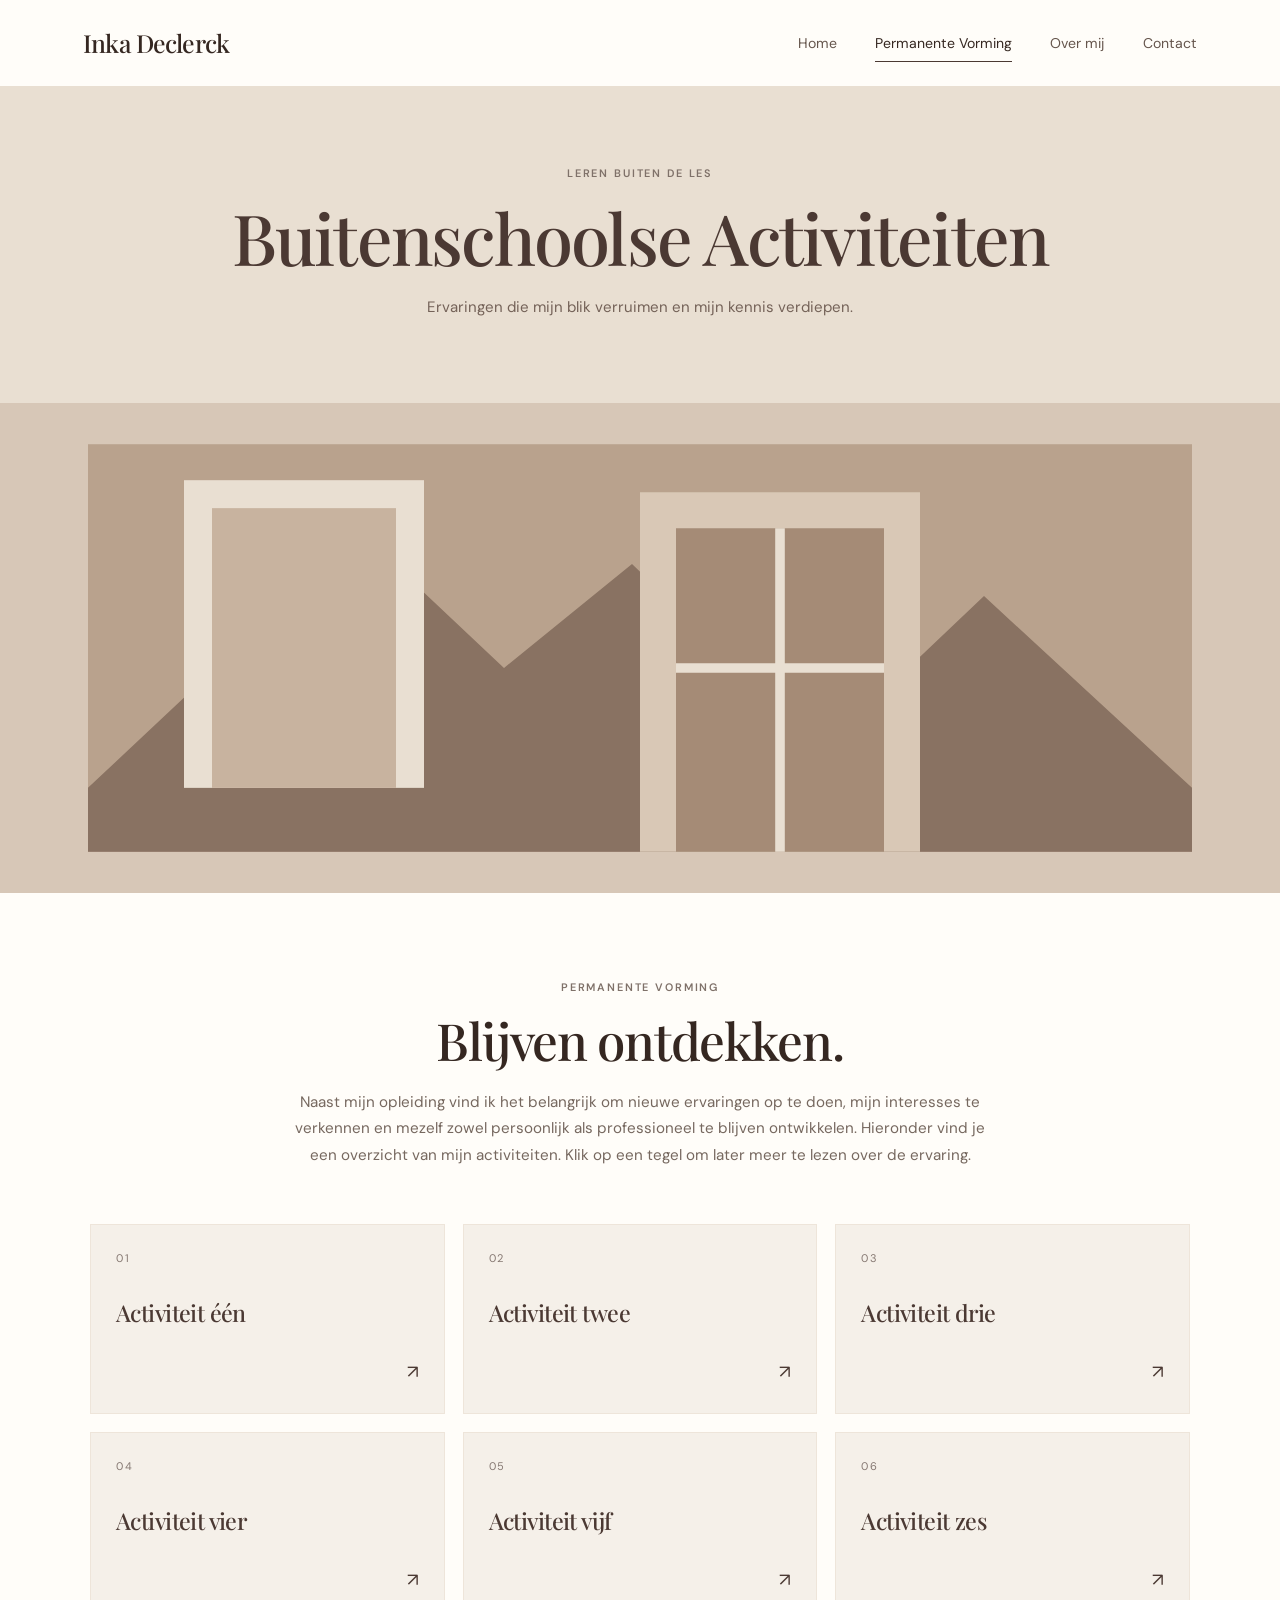
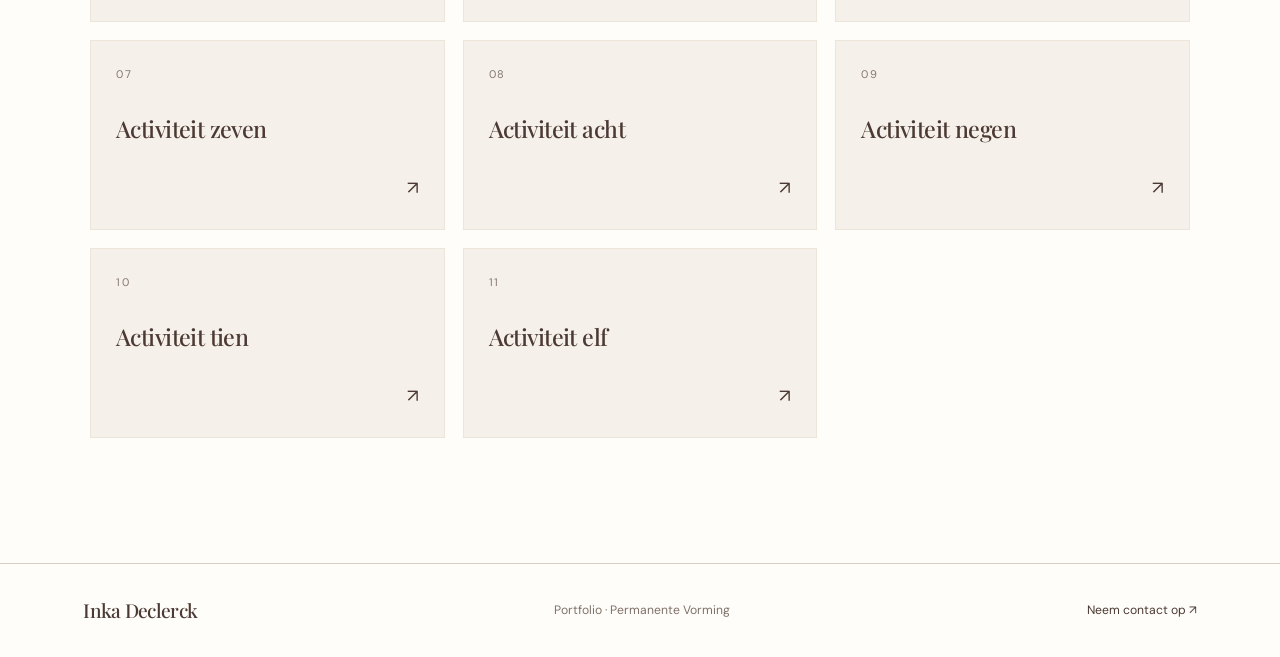
==== permanente-vorming.html @ 72afba96 "Add files via upload" ====
<!doctype html>
<html lang="nl"><head>
<meta charset="utf-8"><meta name="viewport" content="width=device-width, initial-scale=1">
<meta name="description" content="Buitenschoolse activiteiten en permanente vorming van Inka Declerck.">
<title>Permanente Vorming — Inka Declerck</title>
<link rel="preconnect" href="https://fonts.googleapis.com"><link rel="preconnect" href="https://fonts.gstatic.com" crossorigin>
<link href="https://fonts.googleapis.com/css2?family=DM+Sans:wght@400;500;600&family=Playfair+Display:wght@400;500;600&display=swap" rel="stylesheet">
<link rel="stylesheet" href="assets/css/style.css"><script src="assets/js/main.js" defer></script></head>
<body>
<header class="site-header"><a class="brand" href="index.html">Inka Declerck</a><button class="menu-toggle" aria-label="Menu openen" aria-expanded="false">☰</button>
<nav class="main-nav" aria-label="Hoofdnavigatie"><a href="index.html">Home</a><a class="active" href="permanente-vorming.html">Permanente Vorming</a><a href="over-mij.html">Over mij</a><a href="contact.html">Contact</a></nav></header>
<main>
<section class="page-banner"><p class="eyebrow">Leren buiten de les</p><h1>Buitenschoolse Activiteiten</h1><p>Ervaringen die mijn blik verruimen en mijn kennis verdiepen.</p></section>
<div class="wide-image"><img src="assets/images/activiteiten-banner.svg" alt="Vervang door een brede foto die bij je activiteiten past"></div>
<section class="section-wrap activity-intro"><p class="eyebrow">Permanente vorming</p><h2>Blijven ontdekken.</h2><p>Naast mijn opleiding vind ik het belangrijk om nieuwe ervaringen op te doen, mijn interesses te verkennen en mezelf zowel persoonlijk als professioneel te blijven ontwikkelen. Hieronder vind je een overzicht van mijn activiteiten. Klik op een tegel om later meer te lezen over de ervaring.</p></section>
<section class="tiles-section section-wrap"><div class="tiles-grid">
<a class="activity-tile" href="activiteiten/activiteit-01.html"><span class="tile-number">01</span><h3>Activiteit één</h3><span class="tile-arrow" aria-hidden="true">↗</span></a>
<a class="activity-tile" href="activiteiten/activiteit-02.html"><span class="tile-number">02</span><h3>Activiteit twee</h3><span class="tile-arrow" aria-hidden="true">↗</span></a>
<a class="activity-tile" href="activiteiten/activiteit-03.html"><span class="tile-number">03</span><h3>Activiteit drie</h3><span class="tile-arrow" aria-hidden="true">↗</span></a>
<a class="activity-tile" href="activiteiten/activiteit-04.html"><span class="tile-number">04</span><h3>Activiteit vier</h3><span class="tile-arrow" aria-hidden="true">↗</span></a>
<a class="activity-tile" href="activiteiten/activiteit-05.html"><span class="tile-number">05</span><h3>Activiteit vijf</h3><span class="tile-arrow" aria-hidden="true">↗</span></a>
<a class="activity-tile" href="activiteiten/activiteit-06.html"><span class="tile-number">06</span><h3>Activiteit zes</h3><span class="tile-arrow" aria-hidden="true">↗</span></a>
<a class="activity-tile" href="activiteiten/activiteit-07.html"><span class="tile-number">07</span><h3>Activiteit zeven</h3><span class="tile-arrow" aria-hidden="true">↗</span></a>
<a class="activity-tile" href="activiteiten/activiteit-08.html"><span class="tile-number">08</span><h3>Activiteit acht</h3><span class="tile-arrow" aria-hidden="true">↗</span></a>
<a class="activity-tile" href="activiteiten/activiteit-09.html"><span class="tile-number">09</span><h3>Activiteit negen</h3><span class="tile-arrow" aria-hidden="true">↗</span></a>
<a class="activity-tile" href="activiteiten/activiteit-10.html"><span class="tile-number">10</span><h3>Activiteit tien</h3><span class="tile-arrow" aria-hidden="true">↗</span></a>
<a class="activity-tile" href="activiteiten/activiteit-11.html"><span class="tile-number">11</span><h3>Activiteit elf</h3><span class="tile-arrow" aria-hidden="true">↗</span></a>
</div></section>
</main>
<footer class="site-footer"><a class="footer-brand" href="index.html">Inka Declerck</a><span>Portfolio · Permanente Vorming</span><a href="contact.html">Neem contact op ↗</a></footer>
</body></html>
---- assets/css/style.css ----
/* Inka Declerck portfolio — pas kleuren en typografie hieronder eenvoudig aan. */
:root {
  --ink: #4b3933;
  --ink-deep: #352721;
  --sand: #e9dfd2;
  --sand-light: #f5f0e9;
  --paper: #fffdf9;
  --muted: #7f7169;
  --line: #d9cdc0;
  --serif: "Playfair Display", Georgia, serif;
  --sans: "DM Sans", Arial, sans-serif;
}
* { box-sizing: border-box; }
html { scroll-behavior: smooth; }
body { margin: 0; color: var(--ink-deep); background: var(--paper); font-family: var(--sans); font-size: 16px; line-height: 1.75; }
a { color: inherit; text-decoration: none; }
img { display: block; width: 100%; height: 100%; object-fit: cover; }
.site-header { height: 86px; padding: 0 6.5%; display: flex; align-items: center; justify-content: space-between; gap: 28px; background: var(--paper); position: relative; z-index: 10; }
.brand, .footer-brand { font-family: var(--serif); font-size: 1.55rem; font-weight: 500; letter-spacing: -.035em; white-space: nowrap; }
.main-nav { display: flex; align-items: center; gap: clamp(18px, 3vw, 42px); }
.main-nav a { color: #65554c; font-size: .88rem; transition: color .2s ease; position: relative; }
.main-nav a::after { content: ""; height: 1px; background: var(--ink); position: absolute; bottom: -7px; left: 0; width: 0; transition: width .25s ease; }
.main-nav a:hover, .main-nav a.active { color: var(--ink-deep); }
.main-nav a:hover::after, .main-nav a.active::after { width: 100%; }
.menu-toggle { display: none; border: 0; background: none; color: var(--ink); font-size: 1.5rem; cursor: pointer; }
.home-hero { min-height: min(790px, calc(100svh - 86px)); background: var(--sand); display: flex; align-items: center; justify-content: center; text-align: center; position: relative; padding: 65px 24px 82px; }
.hero-content { display: flex; flex-direction: column; align-items: center; }
.profile-photo { width: 164px; height: 164px; border-radius: 50%; border: 7px solid rgba(255,253,249,.68); margin-bottom: 22px; }
.eyebrow { text-transform: uppercase; letter-spacing: .17em; font-size: .68rem; font-weight: 600; color: var(--muted); margin: 0 0 13px; }
.home-hero .eyebrow { margin-bottom: 2px; }
h1, h2, h3 { font-family: var(--serif); font-weight: 500; line-height: 1.18; letter-spacing: -.025em; }
.home-hero h1 { font-size: clamp(3.1rem, 7vw, 5.8rem); margin: 0; color: var(--ink); }
.hero-subtitle { margin: 10px 0 0; color: #6d5c53; font-size: .98rem; letter-spacing: .02em; }
.hero-link { margin-top: 28px; }
.text-link { display: inline-flex; gap: 13px; align-items: center; padding-bottom: 5px; border-bottom: 1px solid #9b8779; font-size: .88rem; color: var(--ink); transition: gap .2s ease; }
.text-link:hover { gap: 19px; }
.hero-bottom-note { position: absolute; bottom: 22px; left: 0; right: 0; font-size: .68rem; letter-spacing: .12em; text-transform: uppercase; color: #8a786b; }
.section-wrap { width: min(1100px, 86%); margin-inline: auto; }
.intro-section { display: grid; grid-template-columns: .92fr 1fr; gap: clamp(45px, 8vw, 110px); align-items: center; padding-top: 130px; padding-bottom: 140px; }
.intro-image-frame { height: 450px; position: relative; background: var(--sand-light); padding: 0 24px 24px 0; }
.intro-image-frame img { position: relative; z-index: 1; }
.image-caption { position: absolute; right: -20px; bottom: 1px; z-index: 2; background: var(--paper); padding: 10px 15px; font-size: .68rem; letter-spacing: .1em; text-transform: uppercase; }
h2 { font-size: clamp(2.1rem, 4vw, 3.25rem); margin: 0 0 24px; }
.intro-copy p:not(.eyebrow), .about-copy p:not(.eyebrow), .activity-intro > p:not(.eyebrow), .activity-detail p:not(.eyebrow) { color: #76685f; font-size: .95rem; }
.intro-copy .text-link { margin-top: 12px; }
.signature { font-family: var(--serif); font-size: 1.6rem; font-style: italic; margin-top: 38px; color: var(--ink); }
.signature span { color: #9a8272; }
.site-footer { border-top: 1px solid var(--line); padding: 30px 6.5%; display: flex; align-items: center; justify-content: space-between; gap: 22px; color: var(--muted); font-size: .76rem; }
.footer-brand { color: var(--ink); font-size: 1.2rem; }
.site-footer > a:last-child { color: var(--ink); }
.page-banner { background: var(--sand); text-align: center; padding: 78px 24px 83px; }
.page-banner h1 { color: var(--ink); font-size: clamp(2.6rem, 5.5vw, 4.7rem); margin: 0 0 15px; }
.page-banner > p:last-child { color: #746258; margin: 0; font-size: .94rem; }
.wide-image { height: clamp(260px, 39vw, 490px); overflow: hidden; background: var(--sand-light); }
.wide-image img { object-position: center 52%; }
.activity-intro { max-width: 770px; text-align: center; padding-top: 85px; padding-bottom: 55px; }
.activity-intro h2 { margin-bottom: 18px; }
.activity-intro > p:not(.eyebrow) { max-width: 690px; margin: 0 auto; }
.tiles-section { padding-bottom: 125px; }
.tiles-grid { display: grid; grid-template-columns: repeat(3, minmax(0, 1fr)); gap: 18px; }
.activity-tile { min-height: 190px; background: var(--sand-light); border: 1px solid #eee5da; padding: 24px 25px; display: flex; flex-direction: column; align-items: flex-start; justify-content: space-between; color: var(--ink); transition: background .25s ease, color .25s ease, transform .25s ease, border-color .25s ease; }
.activity-tile:hover, .activity-tile:focus-visible { background: var(--ink); color: white; border-color: var(--ink); transform: translateY(-4px); outline: none; }
.tile-number { font-size: .69rem; letter-spacing: .14em; opacity: .65; }
.activity-tile h3 { font-size: 1.45rem; margin: 12px 0; }
.tile-arrow { align-self: flex-end; font-size: 1.15rem; }
.about-feature { display: grid; grid-template-columns: 1fr 1fr; gap: clamp(45px, 8vw, 100px); align-items: center; padding-top: 115px; padding-bottom: 125px; }
.about-photo { height: 440px; background: var(--sand-light); }
.large-photo { height: 540px; padding: 0 24px 24px 0; background: var(--sand); }
.about-copy h2 { max-width: 500px; }
.values-band { background: var(--sand-light); padding: 75px 0 80px; }
.values-grid { display: grid; grid-template-columns: repeat(3,1fr); gap: 45px; }
.values-grid article > span { font-size: .7rem; letter-spacing: .15em; color: #9b8272; }
.values-grid h3 { font-size: 1.6rem; margin: 14px 0 8px; }
.values-grid p { font-size: .9rem; color: #76685f; margin-bottom: 0; }
.about-secondary { display: grid; grid-template-columns: 1fr .8fr; align-items: center; gap: 90px; padding-top: 120px; padding-bottom: 130px; }
.about-secondary .about-photo { height: 360px; }
.contact-layout { display: grid; grid-template-columns: .9fr 1.1fr; gap: clamp(45px, 8vw, 105px); padding-top: 100px; padding-bottom: 125px; align-items: start; }
.contact-copy h2 { max-width: 400px; }
.contact-copy > p:not(.eyebrow) { color: #76685f; }
.contact-detail { border-top: 1px solid var(--line); padding: 17px 0; margin-top: 16px; }
.contact-detail span { display: block; font-size: .67rem; letter-spacing: .14em; text-transform: uppercase; color: var(--muted); }
.contact-detail p, .contact-detail a { margin: 3px 0 0; font-size: .92rem; }
.contact-card { background: var(--sand-light); padding: clamp(25px, 5vw, 48px); }
.contact-card h2 { font-size: 2rem; }
.contact-form { display: flex; flex-direction: column; gap: 9px; }
.contact-form label { font-size: .78rem; color: #65554c; margin-top: 8px; }
.contact-form input, .contact-form textarea { width: 100%; border: 1px solid #d9cdc0; border-radius: 0; padding: 13px 14px; font: inherit; font-size: .88rem; background: var(--paper); color: var(--ink-deep); }
.contact-form input:focus, .contact-form textarea:focus { outline: 1px solid var(--ink); }
.contact-form textarea { resize: vertical; }
.button { align-self: flex-start; margin-top: 12px; border: 1px solid var(--ink); background: var(--ink); color: white; padding: 13px 20px; font: inherit; font-size: .82rem; cursor: pointer; transition: background .2s, color .2s; }
.button:hover { background: transparent; color: var(--ink); }
.form-note { font-size: .7rem; color: var(--muted); margin-bottom: 0; }
.activity-detail { display: grid; grid-template-columns: 1fr 1fr; gap: clamp(40px, 8vw, 95px); align-items: center; padding-top: 105px; padding-bottom: 130px; }
.activity-detail-image { height: 430px; background: var(--sand-light); }
.activity-detail h2 { font-size: clamp(2rem, 4vw, 3rem); }
.activity-detail .text-link { margin-top: 18px; }
@media (max-width: 760px) {
  .site-header { height: 75px; padding-inline: 6%; }
  .brand { font-size: 1.35rem; }
  .menu-toggle { display: block; }
  .main-nav { display: none; position: absolute; top: 75px; left: 0; right: 0; background: var(--paper); padding: 18px 6% 25px; flex-direction: column; align-items: flex-start; gap: 16px; border-top: 1px solid var(--line); box-shadow: 0 12px 20px #3527210c; }
  .main-nav.open { display: flex; }
  .main-nav a::after { display: none; }
  .home-hero { min-height: min(700px, calc(100svh - 75px)); padding-top: 55px; }
  .profile-photo { width: 135px; height: 135px; }
  .home-hero h1 { font-size: clamp(2.8rem, 12vw, 4.4rem); }
  .section-wrap { width: 88%; }
  .intro-section, .about-feature, .about-secondary, .contact-layout, .activity-detail { grid-template-columns: 1fr; gap: 38px; padding-top: 75px; padding-bottom: 85px; }
  .intro-image-frame { height: 360px; }
  .intro-copy { max-width: 600px; }
  .page-banner { padding: 62px 20px 66px; }
  .wide-image { height: 270px; }
  .activity-intro { padding-top: 65px; padding-bottom: 38px; }
  .tiles-grid { grid-template-columns: repeat(2, minmax(0,1fr)); gap: 12px; }
  .activity-tile { min-height: 160px; padding: 18px; }
  .activity-tile h3 { font-size: 1.2rem; }
  .tiles-section { padding-bottom: 80px; }
  .large-photo { height: 420px; }
  .about-photo { height: 340px; }
  .values-grid { grid-template-columns: 1fr; gap: 30px; }
  .values-band { padding: 55px 0; }
  .about-secondary { gap: 25px; }
  .contact-layout { gap: 45px; }
  .activity-detail-image { height: 320px; }
  .site-footer { padding: 28px 6%; flex-wrap: wrap; }
  .site-footer > span { order: 3; width: 100%; }
}
@media (max-width: 430px) {
  .tiles-grid { grid-template-columns: 1fr; }
  .activity-tile { min-height: 135px; }
  .intro-image-frame { height: 300px; }
  .large-photo { height: 350px; }
}
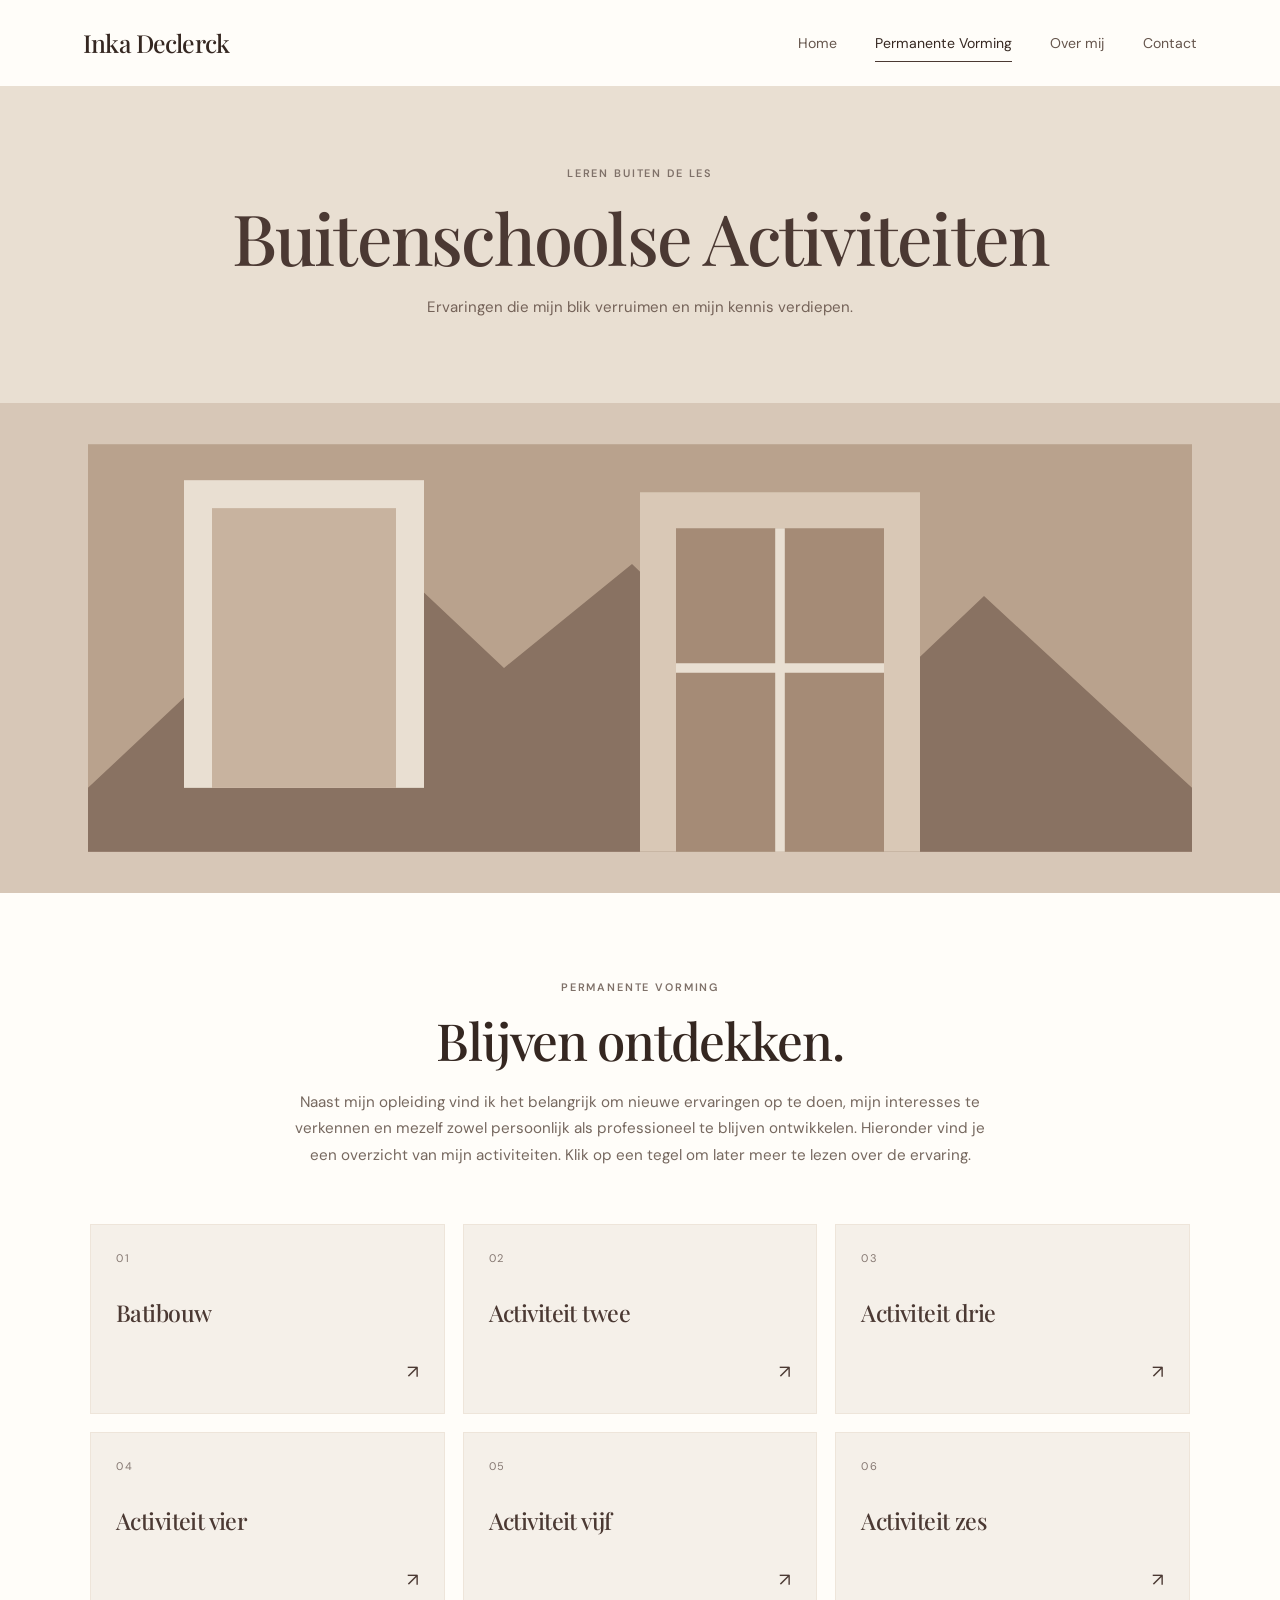
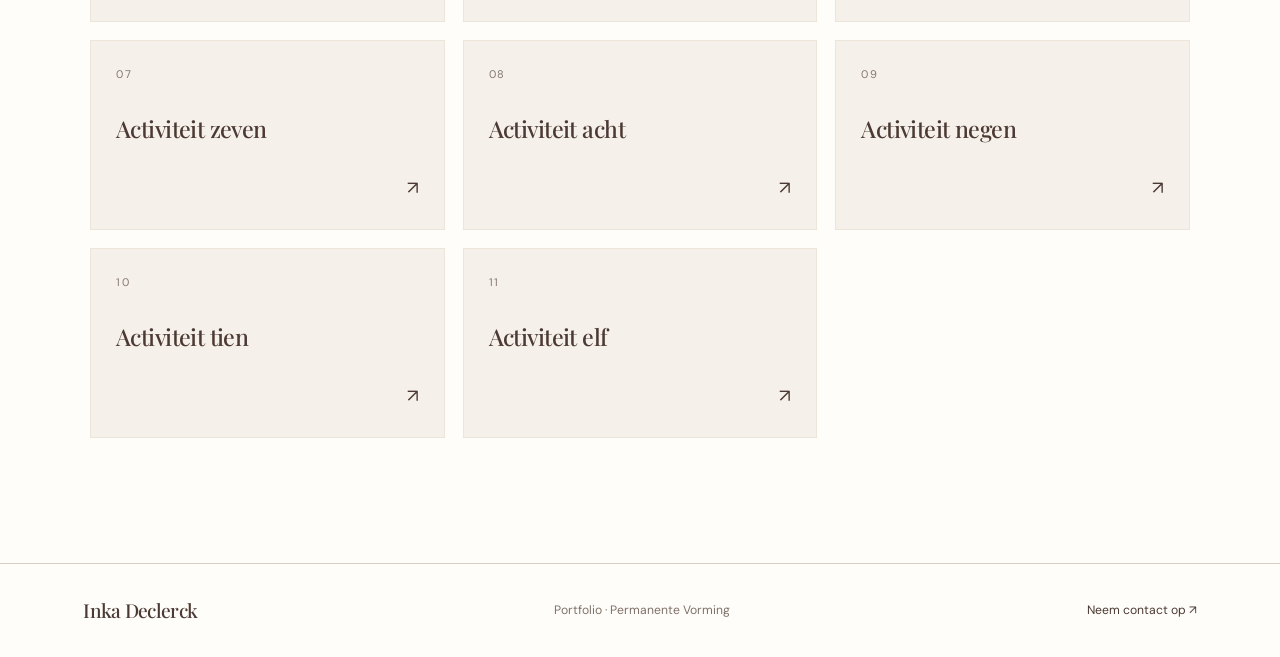
==== commit c23af73b: "Update activity title from 'Activiteit één' to 'Batibouw'" ====
--- a/permanente-vorming.html
+++ b/permanente-vorming.html
@@ -14,7 +14,7 @@
 <div class="wide-image"><img src="assets/images/activiteiten-banner.svg" alt="Vervang door een brede foto die bij je activiteiten past"></div>
 <section class="section-wrap activity-intro"><p class="eyebrow">Permanente vorming</p><h2>Blijven ontdekken.</h2><p>Naast mijn opleiding vind ik het belangrijk om nieuwe ervaringen op te doen, mijn interesses te verkennen en mezelf zowel persoonlijk als professioneel te blijven ontwikkelen. Hieronder vind je een overzicht van mijn activiteiten. Klik op een tegel om later meer te lezen over de ervaring.</p></section>
 <section class="tiles-section section-wrap"><div class="tiles-grid">
-<a class="activity-tile" href="activiteiten/activiteit-01.html"><span class="tile-number">01</span><h3>Activiteit één</h3><span class="tile-arrow" aria-hidden="true">↗</span></a>
+<a class="activity-tile" href="activiteiten/activiteit-01.html"><span class="tile-number">01</span><h3>Batibouw</h3><span class="tile-arrow" aria-hidden="true">↗</span></a>
 <a class="activity-tile" href="activiteiten/activiteit-02.html"><span class="tile-number">02</span><h3>Activiteit twee</h3><span class="tile-arrow" aria-hidden="true">↗</span></a>
 <a class="activity-tile" href="activiteiten/activiteit-03.html"><span class="tile-number">03</span><h3>Activiteit drie</h3><span class="tile-arrow" aria-hidden="true">↗</span></a>
 <a class="activity-tile" href="activiteiten/activiteit-04.html"><span class="tile-number">04</span><h3>Activiteit vier</h3><span class="tile-arrow" aria-hidden="true">↗</span></a>
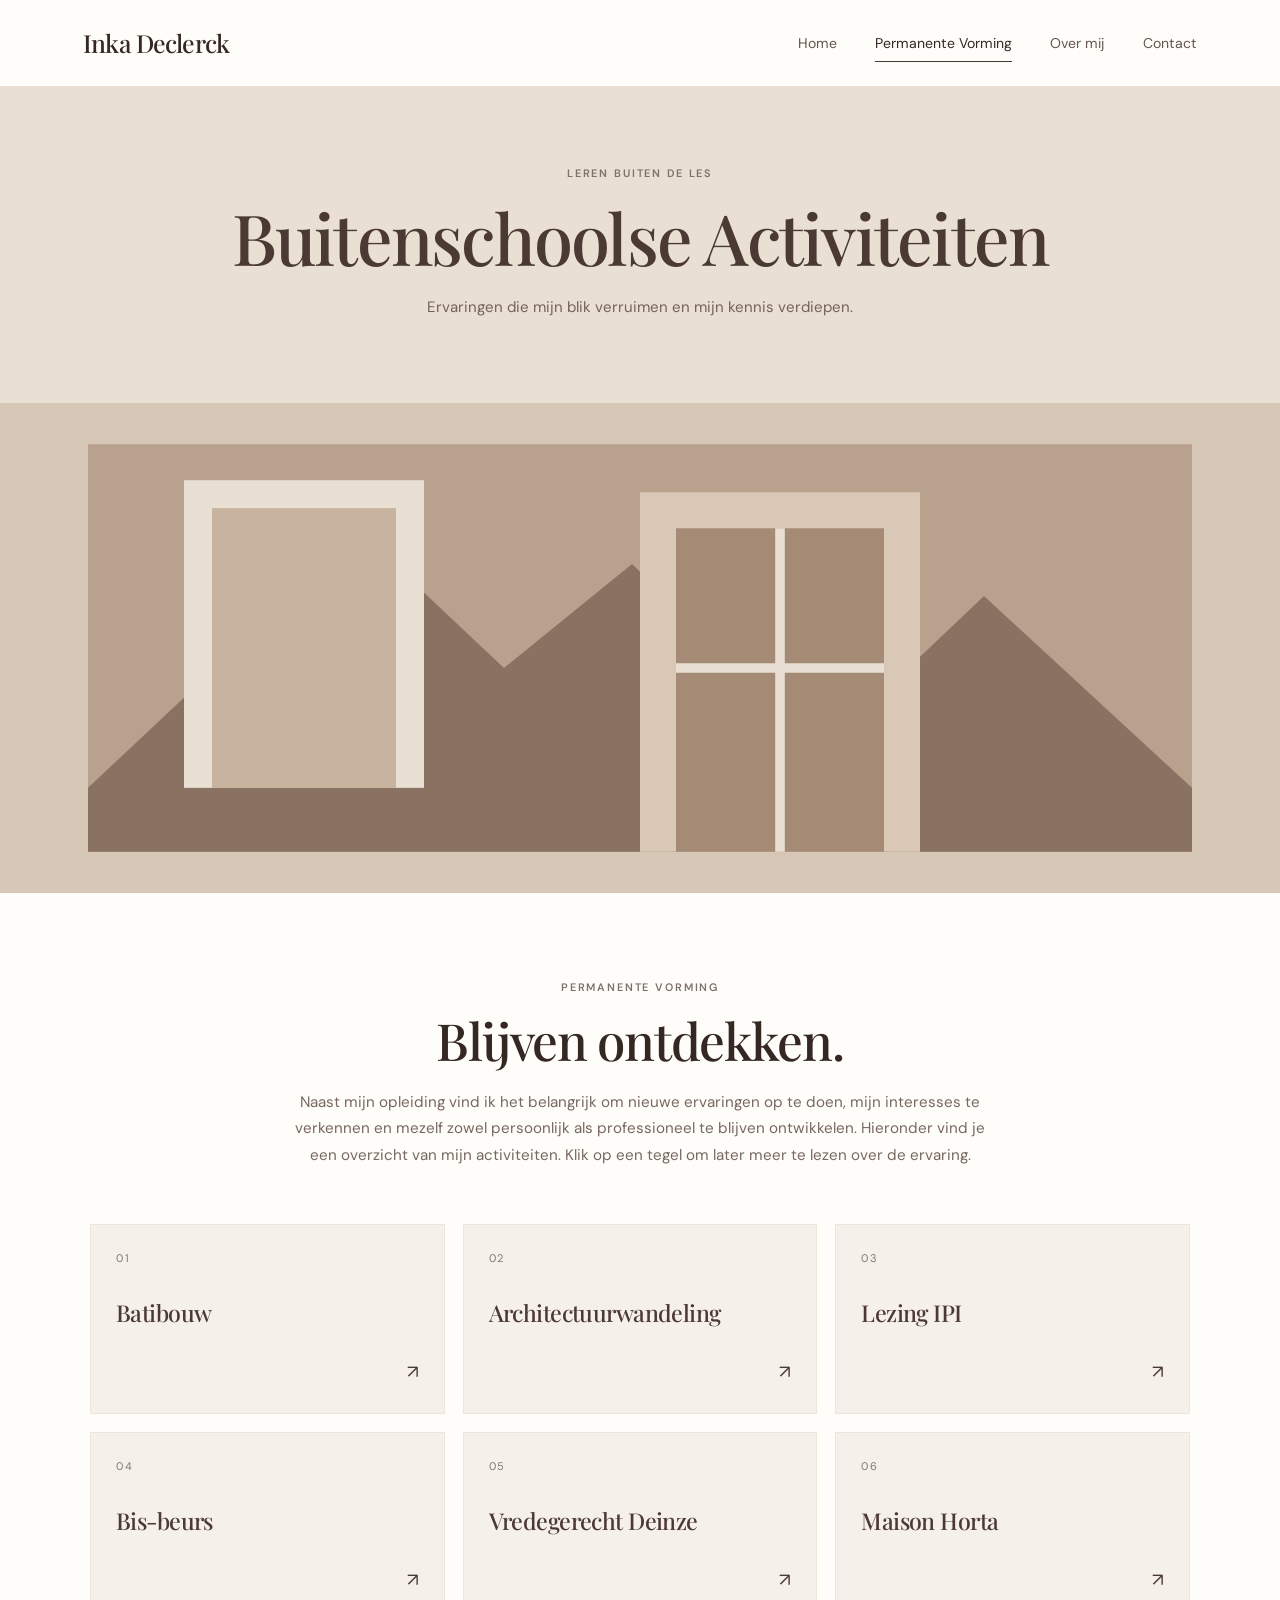
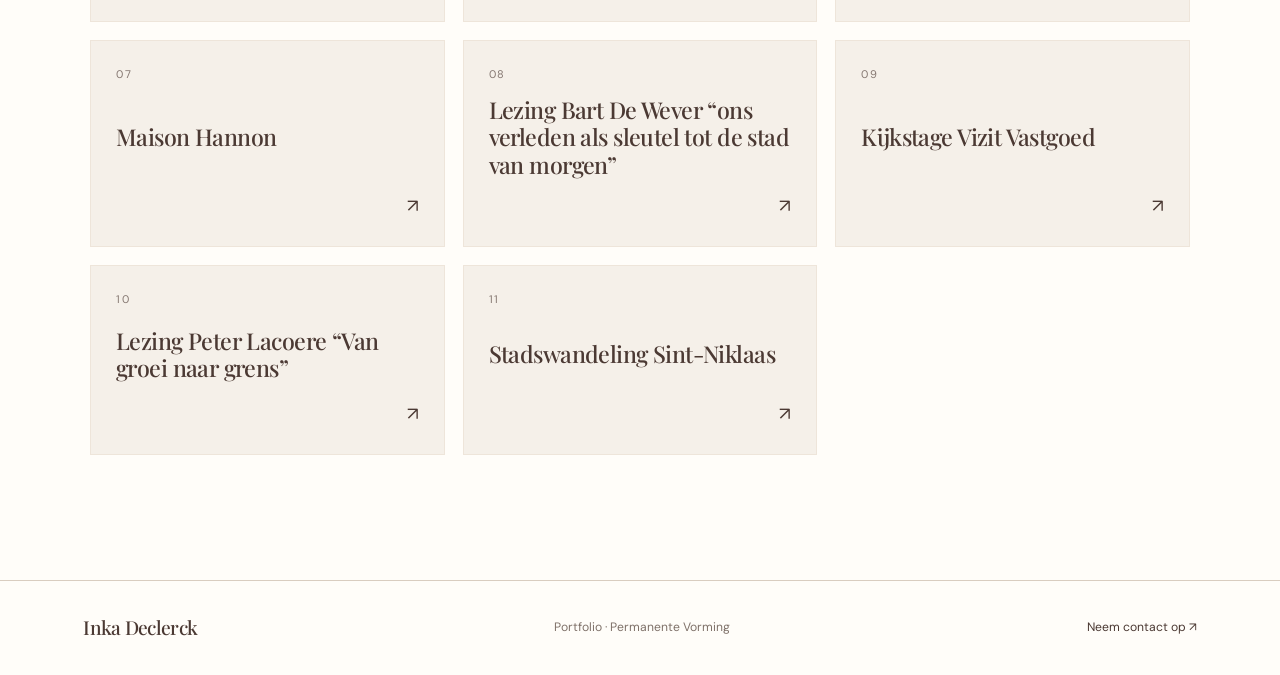
==== commit fa45de33: "Update activity titles in permanente-vorming.html" ====
--- a/permanente-vorming.html
+++ b/permanente-vorming.html
@@ -15,16 +15,16 @@
 <section class="section-wrap activity-intro"><p class="eyebrow">Permanente vorming</p><h2>Blijven ontdekken.</h2><p>Naast mijn opleiding vind ik het belangrijk om nieuwe ervaringen op te doen, mijn interesses te verkennen en mezelf zowel persoonlijk als professioneel te blijven ontwikkelen. Hieronder vind je een overzicht van mijn activiteiten. Klik op een tegel om later meer te lezen over de ervaring.</p></section>
 <section class="tiles-section section-wrap"><div class="tiles-grid">
 <a class="activity-tile" href="activiteiten/activiteit-01.html"><span class="tile-number">01</span><h3>Batibouw</h3><span class="tile-arrow" aria-hidden="true">↗</span></a>
-<a class="activity-tile" href="activiteiten/activiteit-02.html"><span class="tile-number">02</span><h3>Activiteit twee</h3><span class="tile-arrow" aria-hidden="true">↗</span></a>
-<a class="activity-tile" href="activiteiten/activiteit-03.html"><span class="tile-number">03</span><h3>Activiteit drie</h3><span class="tile-arrow" aria-hidden="true">↗</span></a>
-<a class="activity-tile" href="activiteiten/activiteit-04.html"><span class="tile-number">04</span><h3>Activiteit vier</h3><span class="tile-arrow" aria-hidden="true">↗</span></a>
-<a class="activity-tile" href="activiteiten/activiteit-05.html"><span class="tile-number">05</span><h3>Activiteit vijf</h3><span class="tile-arrow" aria-hidden="true">↗</span></a>
-<a class="activity-tile" href="activiteiten/activiteit-06.html"><span class="tile-number">06</span><h3>Activiteit zes</h3><span class="tile-arrow" aria-hidden="true">↗</span></a>
-<a class="activity-tile" href="activiteiten/activiteit-07.html"><span class="tile-number">07</span><h3>Activiteit zeven</h3><span class="tile-arrow" aria-hidden="true">↗</span></a>
-<a class="activity-tile" href="activiteiten/activiteit-08.html"><span class="tile-number">08</span><h3>Activiteit acht</h3><span class="tile-arrow" aria-hidden="true">↗</span></a>
-<a class="activity-tile" href="activiteiten/activiteit-09.html"><span class="tile-number">09</span><h3>Activiteit negen</h3><span class="tile-arrow" aria-hidden="true">↗</span></a>
-<a class="activity-tile" href="activiteiten/activiteit-10.html"><span class="tile-number">10</span><h3>Activiteit tien</h3><span class="tile-arrow" aria-hidden="true">↗</span></a>
-<a class="activity-tile" href="activiteiten/activiteit-11.html"><span class="tile-number">11</span><h3>Activiteit elf</h3><span class="tile-arrow" aria-hidden="true">↗</span></a>
+<a class="activity-tile" href="activiteiten/activiteit-02.html"><span class="tile-number">02</span><h3>Architectuurwandeling</h3><span class="tile-arrow" aria-hidden="true">↗</span></a>
+<a class="activity-tile" href="activiteiten/activiteit-03.html"><span class="tile-number">03</span><h3>Lezing IPI</h3><span class="tile-arrow" aria-hidden="true">↗</span></a>
+<a class="activity-tile" href="activiteiten/activiteit-04.html"><span class="tile-number">04</span><h3>Bis-beurs</h3><span class="tile-arrow" aria-hidden="true">↗</span></a>
+<a class="activity-tile" href="activiteiten/activiteit-05.html"><span class="tile-number">05</span><h3>Vredegerecht Deinze</h3><span class="tile-arrow" aria-hidden="true">↗</span></a>
+<a class="activity-tile" href="activiteiten/activiteit-06.html"><span class="tile-number">06</span><h3>Maison Horta</h3><span class="tile-arrow" aria-hidden="true">↗</span></a>
+<a class="activity-tile" href="activiteiten/activiteit-07.html"><span class="tile-number">07</span><h3>Maison Hannon</h3><span class="tile-arrow" aria-hidden="true">↗</span></a>
+<a class="activity-tile" href="activiteiten/activiteit-08.html"><span class="tile-number">08</span><h3>Lezing Bart De Wever “ons verleden als sleutel tot de stad van morgen”</h3><span class="tile-arrow" aria-hidden="true">↗</span></a>
+<a class="activity-tile" href="activiteiten/activiteit-09.html"><span class="tile-number">09</span><h3>Kijkstage Vizit Vastgoed</h3><span class="tile-arrow" aria-hidden="true">↗</span></a>
+<a class="activity-tile" href="activiteiten/activiteit-10.html"><span class="tile-number">10</span><h3>Lezing Peter Lacoere “Van groei naar grens”</h3><span class="tile-arrow" aria-hidden="true">↗</span></a>
+<a class="activity-tile" href="activiteiten/activiteit-11.html"><span class="tile-number">11</span><h3>Stadswandeling Sint-Niklaas </h3><span class="tile-arrow" aria-hidden="true">↗</span></a>
 </div></section>
 </main>
 <footer class="site-footer"><a class="footer-brand" href="index.html">Inka Declerck</a><span>Portfolio · Permanente Vorming</span><a href="contact.html">Neem contact op ↗</a></footer>
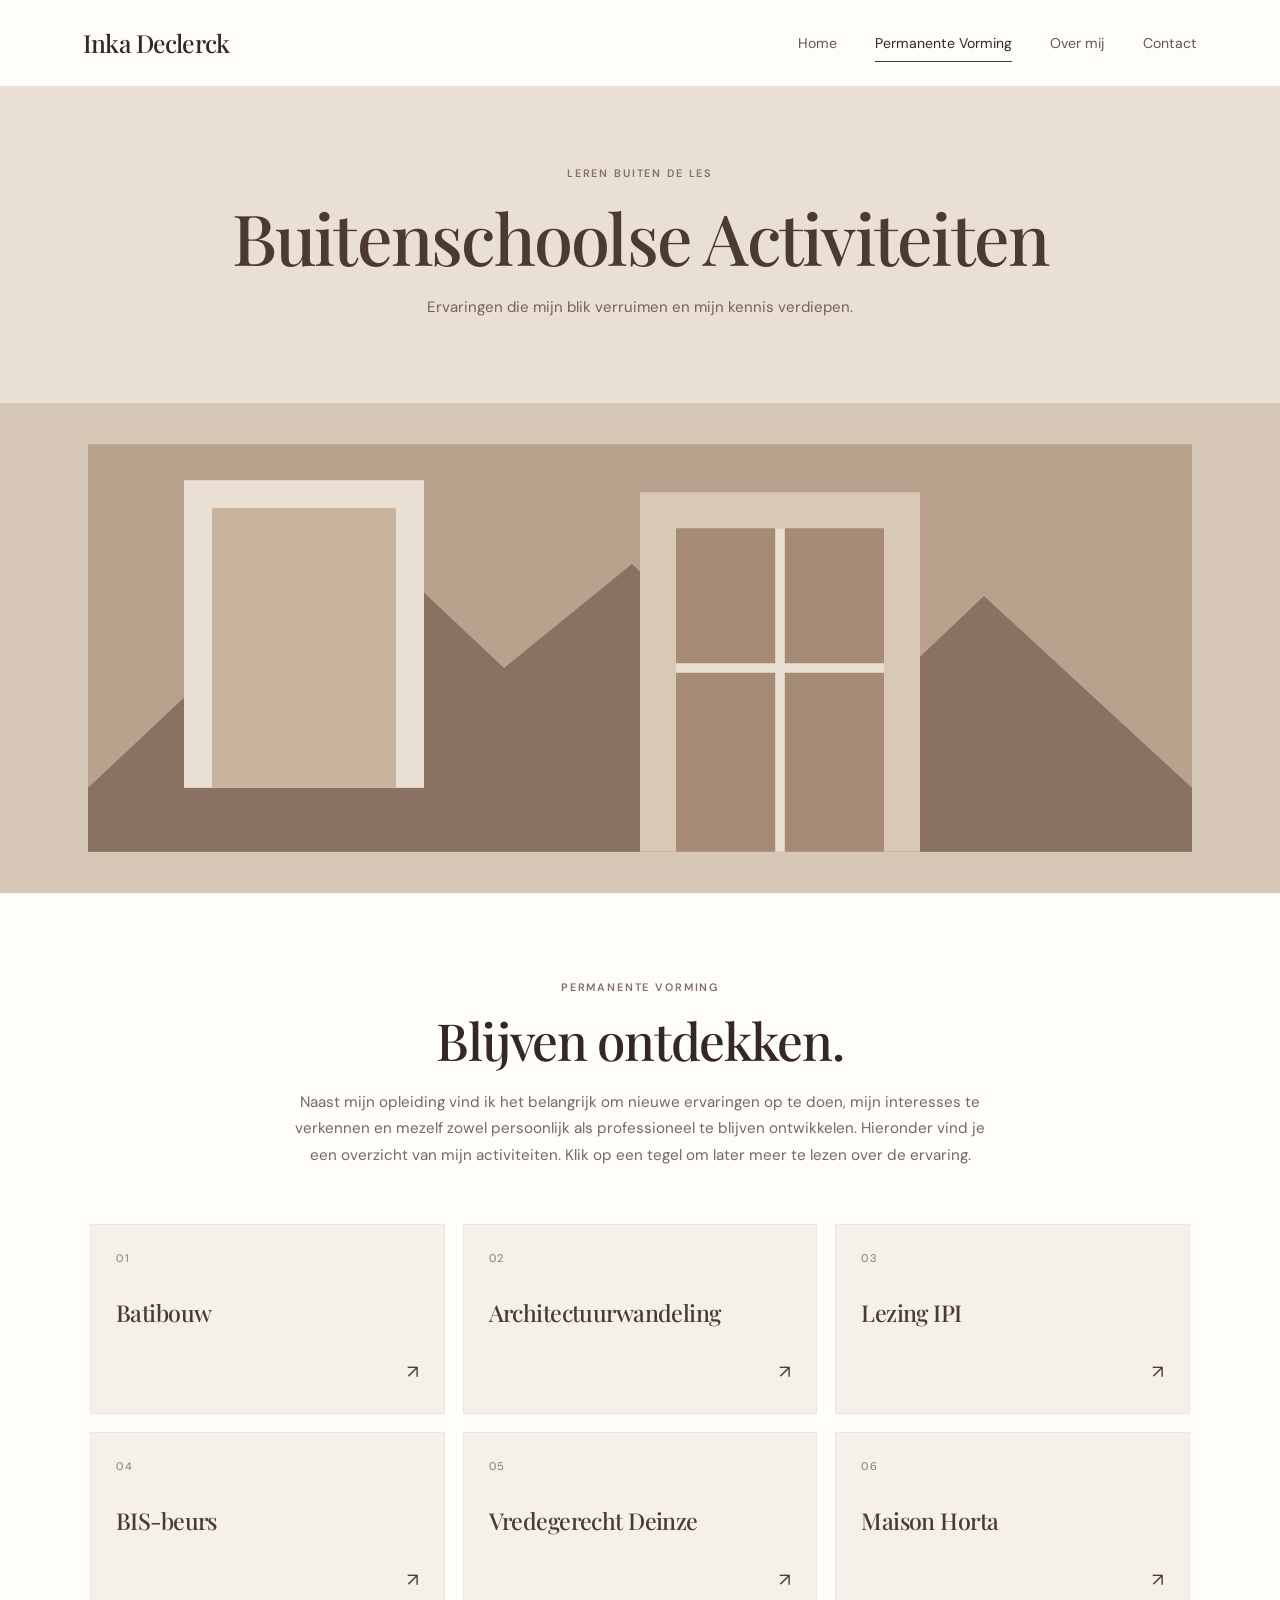
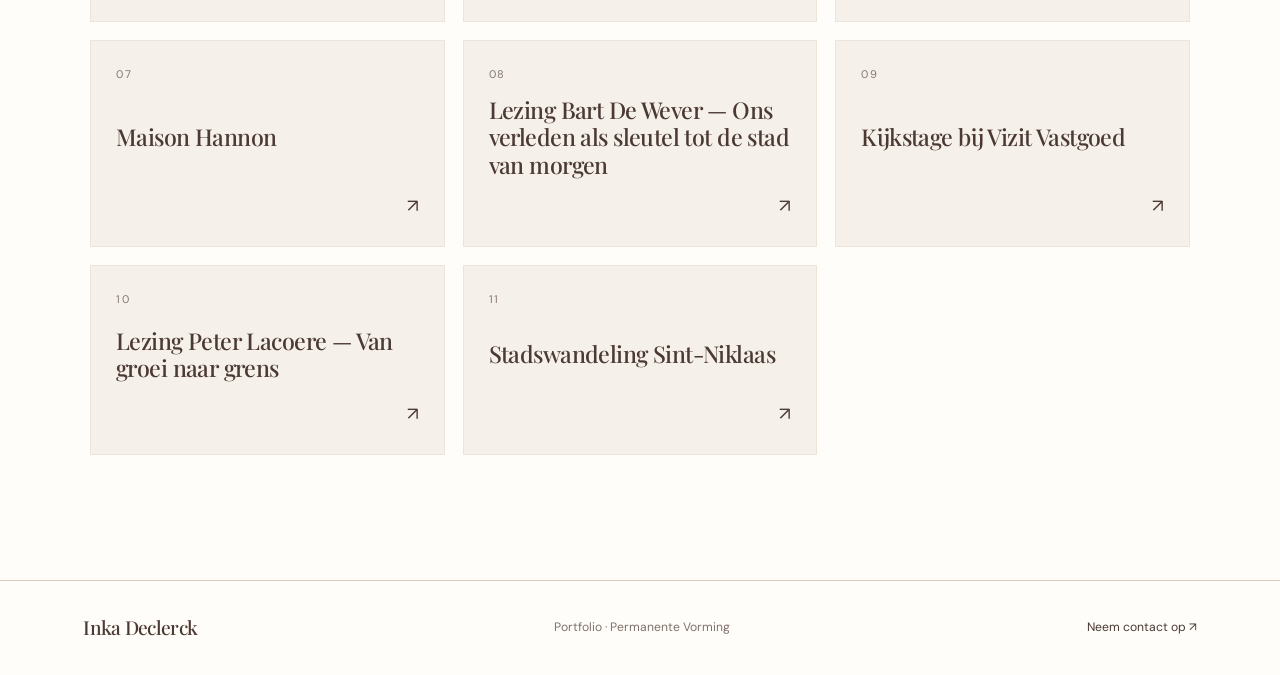
==== commit 7d4c47a2: "Add files via upload" ====
--- a/permanente-vorming.html
+++ b/permanente-vorming.html
@@ -17,14 +17,14 @@
 <a class="activity-tile" href="activiteiten/activiteit-01.html"><span class="tile-number">01</span><h3>Batibouw</h3><span class="tile-arrow" aria-hidden="true">↗</span></a>
 <a class="activity-tile" href="activiteiten/activiteit-02.html"><span class="tile-number">02</span><h3>Architectuurwandeling</h3><span class="tile-arrow" aria-hidden="true">↗</span></a>
 <a class="activity-tile" href="activiteiten/activiteit-03.html"><span class="tile-number">03</span><h3>Lezing IPI</h3><span class="tile-arrow" aria-hidden="true">↗</span></a>
-<a class="activity-tile" href="activiteiten/activiteit-04.html"><span class="tile-number">04</span><h3>Bis-beurs</h3><span class="tile-arrow" aria-hidden="true">↗</span></a>
+<a class="activity-tile" href="activiteiten/activiteit-04.html"><span class="tile-number">04</span><h3>BIS-beurs</h3><span class="tile-arrow" aria-hidden="true">↗</span></a>
 <a class="activity-tile" href="activiteiten/activiteit-05.html"><span class="tile-number">05</span><h3>Vredegerecht Deinze</h3><span class="tile-arrow" aria-hidden="true">↗</span></a>
 <a class="activity-tile" href="activiteiten/activiteit-06.html"><span class="tile-number">06</span><h3>Maison Horta</h3><span class="tile-arrow" aria-hidden="true">↗</span></a>
 <a class="activity-tile" href="activiteiten/activiteit-07.html"><span class="tile-number">07</span><h3>Maison Hannon</h3><span class="tile-arrow" aria-hidden="true">↗</span></a>
-<a class="activity-tile" href="activiteiten/activiteit-08.html"><span class="tile-number">08</span><h3>Lezing Bart De Wever “ons verleden als sleutel tot de stad van morgen”</h3><span class="tile-arrow" aria-hidden="true">↗</span></a>
-<a class="activity-tile" href="activiteiten/activiteit-09.html"><span class="tile-number">09</span><h3>Kijkstage Vizit Vastgoed</h3><span class="tile-arrow" aria-hidden="true">↗</span></a>
-<a class="activity-tile" href="activiteiten/activiteit-10.html"><span class="tile-number">10</span><h3>Lezing Peter Lacoere “Van groei naar grens”</h3><span class="tile-arrow" aria-hidden="true">↗</span></a>
-<a class="activity-tile" href="activiteiten/activiteit-11.html"><span class="tile-number">11</span><h3>Stadswandeling Sint-Niklaas </h3><span class="tile-arrow" aria-hidden="true">↗</span></a>
+<a class="activity-tile" href="activiteiten/activiteit-08.html"><span class="tile-number">08</span><h3>Lezing Bart De Wever — Ons verleden als sleutel tot de stad van morgen</h3><span class="tile-arrow" aria-hidden="true">↗</span></a>
+<a class="activity-tile" href="activiteiten/activiteit-09.html"><span class="tile-number">09</span><h3>Kijkstage bij Vizit Vastgoed</h3><span class="tile-arrow" aria-hidden="true">↗</span></a>
+<a class="activity-tile" href="activiteiten/activiteit-10.html"><span class="tile-number">10</span><h3>Lezing Peter Lacoere — Van groei naar grens</h3><span class="tile-arrow" aria-hidden="true">↗</span></a>
+<a class="activity-tile" href="activiteiten/activiteit-11.html"><span class="tile-number">11</span><h3>Stadswandeling Sint-Niklaas</h3><span class="tile-arrow" aria-hidden="true">↗</span></a>
 </div></section>
 </main>
 <footer class="site-footer"><a class="footer-brand" href="index.html">Inka Declerck</a><span>Portfolio · Permanente Vorming</span><a href="contact.html">Neem contact op ↗</a></footer>
--- a/assets/css/style.css
+++ b/assets/css/style.css
@@ -131,3 +131,29 @@
   .intro-image-frame { height: 300px; }
   .large-photo { height: 350px; }
 }
+
+
+/* Activiteitendetailpagina's: responsieve tekst- en fotolay-out */
+.activity-meta { display:flex; flex-wrap:wrap; gap:10px 24px; margin:0 0 24px; color:var(--muted); font-size:.82rem; }
+.activity-meta span { display:inline-flex; align-items:center; gap:7px; }
+.activity-detail-page { padding-top:clamp(48px,7vw,90px); padding-bottom:clamp(70px,9vw,120px); }
+.activity-detail-heading { max-width:820px; margin:0 auto 42px; }
+.activity-detail-heading h2 { margin-bottom:20px; }
+.activity-story { display:grid; grid-template-columns:minmax(0,1fr) minmax(280px,.82fr); gap:clamp(34px,6vw,84px); align-items:start; }
+.activity-story-copy { min-width:0; }
+.activity-story-copy h3 { font-size:1.55rem; margin:32px 0 12px; }
+.activity-story-copy p { margin:0 0 17px; }
+.activity-gallery { display:grid; grid-template-columns:repeat(2,minmax(0,1fr)); gap:12px; align-content:start; }
+.activity-gallery.gallery-one { grid-template-columns:1fr; }
+.activity-gallery.gallery-three .gallery-photo:first-child { grid-column:1 / -1; }
+.gallery-photo { display:block; position:relative; overflow:hidden; min-height:150px; aspect-ratio:4 / 3; background:var(--sand-light); }
+.gallery-photo img { width:100%; height:100%; object-fit:cover; display:block; transition:transform .45s ease; }
+.gallery-photo:hover img { transform:scale(1.035); }
+.gallery-photo figcaption { position:absolute; inset:auto 0 0; padding:24px 13px 10px; color:white; font-size:.72rem; background:linear-gradient(transparent,rgba(40,29,24,.62)); }
+.photo-placeholder { display:flex; flex-direction:column; align-items:center; justify-content:center; gap:8px; min-height:190px; padding:20px; text-align:center; color:#85766c; background:linear-gradient(135deg,#f3ece3,#e5d8ca); }
+.photo-placeholder strong { font-family:var(--serif); font-size:1.15rem; font-weight:500; }
+.photo-placeholder span { font-size:.72rem; }
+.activity-end-links { display:flex; flex-wrap:wrap; justify-content:space-between; gap:18px; margin-top:48px; padding-top:24px; border-top:1px solid var(--line); }
+.activity-end-links a { font-size:.86rem; color:var(--ink); }
+@media (max-width:760px) { .activity-story { grid-template-columns:1fr; } .activity-gallery { grid-template-columns:repeat(2,minmax(0,1fr)); } .activity-detail-heading { margin-bottom:30px; } .gallery-photo { min-height:125px; } }
+@media (max-width:430px) { .activity-gallery { gap:8px; } .gallery-photo { min-height:110px; } .photo-placeholder { padding:12px; } }
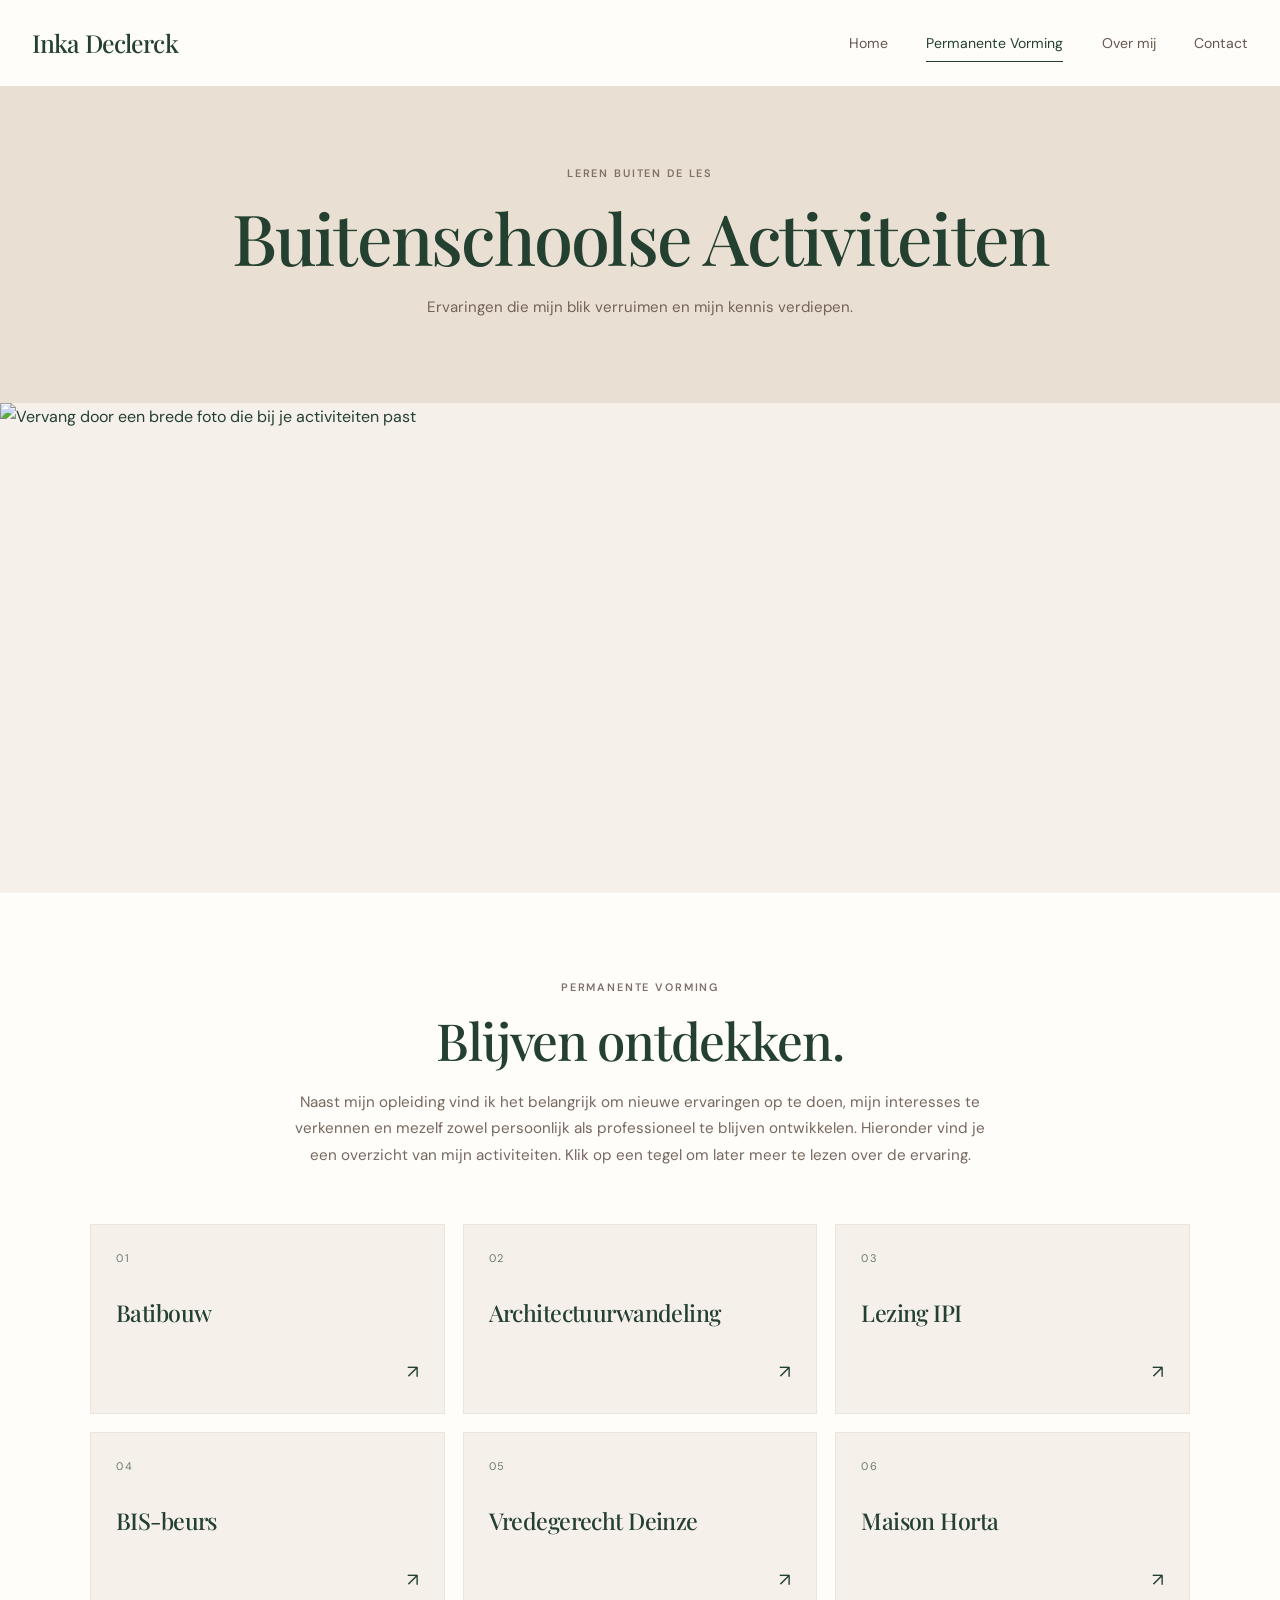
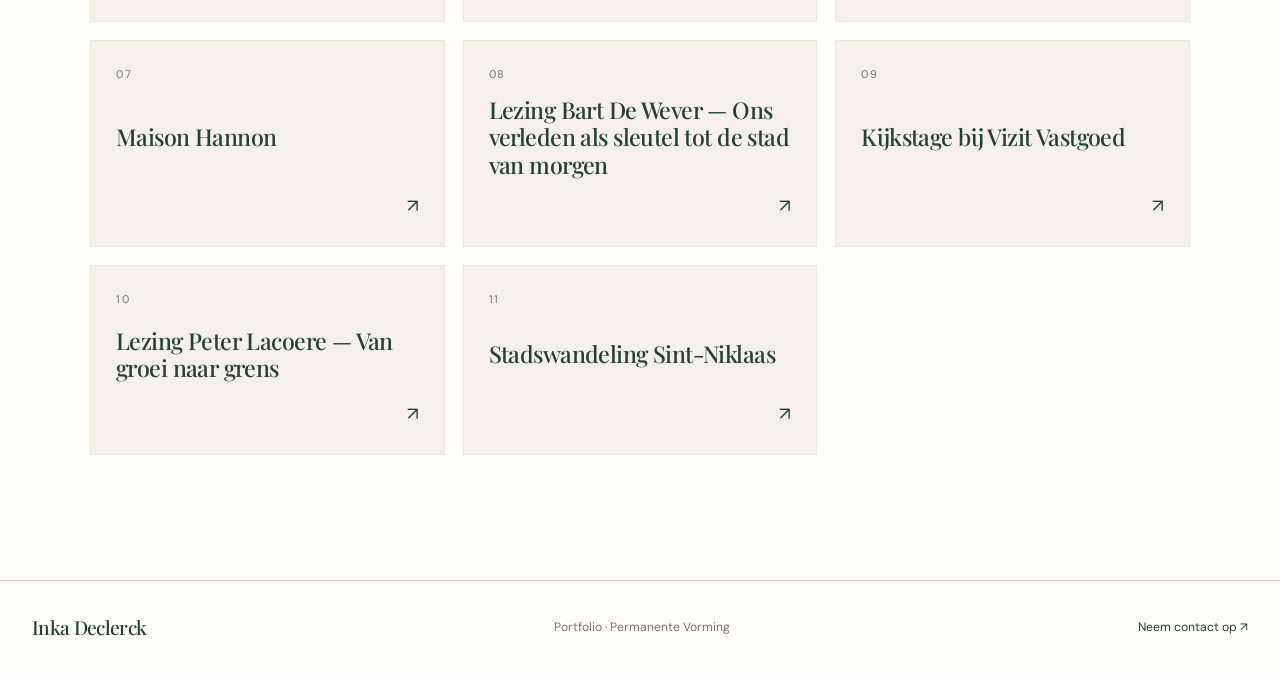
==== commit 890d1547: "Change image format from SVG to JPG" ====
--- a/permanente-vorming.html
+++ b/permanente-vorming.html
@@ -11,7 +11,7 @@
 <nav class="main-nav" aria-label="Hoofdnavigatie"><a href="index.html">Home</a><a class="active" href="permanente-vorming.html">Permanente Vorming</a><a href="over-mij.html">Over mij</a><a href="contact.html">Contact</a></nav></header>
 <main>
 <section class="page-banner"><p class="eyebrow">Leren buiten de les</p><h1>Buitenschoolse Activiteiten</h1><p>Ervaringen die mijn blik verruimen en mijn kennis verdiepen.</p></section>
-<div class="wide-image"><img src="assets/images/activiteiten-banner.svg" alt="Vervang door een brede foto die bij je activiteiten past"></div>
+<div class="wide-image"><img src="assets/images/activiteiten-banner.jpg" alt="Vervang door een brede foto die bij je activiteiten past"></div>
 <section class="section-wrap activity-intro"><p class="eyebrow">Permanente vorming</p><h2>Blijven ontdekken.</h2><p>Naast mijn opleiding vind ik het belangrijk om nieuwe ervaringen op te doen, mijn interesses te verkennen en mezelf zowel persoonlijk als professioneel te blijven ontwikkelen. Hieronder vind je een overzicht van mijn activiteiten. Klik op een tegel om later meer te lezen over de ervaring.</p></section>
 <section class="tiles-section section-wrap"><div class="tiles-grid">
 <a class="activity-tile" href="activiteiten/activiteit-01.html"><span class="tile-number">01</span><h3>Batibouw</h3><span class="tile-arrow" aria-hidden="true">↗</span></a>
--- a/assets/css/style.css
+++ b/assets/css/style.css
@@ -1,7 +1,7 @@
 /* Inka Declerck portfolio — pas kleuren en typografie hieronder eenvoudig aan. */
 :root {
-  --ink: #4b3933;
-  --ink-deep: #352721;
+  --ink: #244031;
+  --ink-deep: #244031;
   --sand: #e9dfd2;
   --sand-light: #f5f0e9;
   --paper: #fffdf9;
@@ -15,7 +15,7 @@
 body { margin: 0; color: var(--ink-deep); background: var(--paper); font-family: var(--sans); font-size: 16px; line-height: 1.75; }
 a { color: inherit; text-decoration: none; }
 img { display: block; width: 100%; height: 100%; object-fit: cover; }
-.site-header { height: 86px; padding: 0 6.5%; display: flex; align-items: center; justify-content: space-between; gap: 28px; background: var(--paper); position: relative; z-index: 10; }
+.site-header { height: 86px; padding: 0 2.5%; display: flex; align-items: center; justify-content: space-between; gap: 28px; background: var(--paper); position: relative; z-index: 10; }
 .brand, .footer-brand { font-family: var(--serif); font-size: 1.55rem; font-weight: 500; letter-spacing: -.035em; white-space: nowrap; }
 .main-nav { display: flex; align-items: center; gap: clamp(18px, 3vw, 42px); }
 .main-nav a { color: #65554c; font-size: .88rem; transition: color .2s ease; position: relative; }
@@ -25,7 +25,7 @@
 .menu-toggle { display: none; border: 0; background: none; color: var(--ink); font-size: 1.5rem; cursor: pointer; }
 .home-hero { min-height: min(790px, calc(100svh - 86px)); background: var(--sand); display: flex; align-items: center; justify-content: center; text-align: center; position: relative; padding: 65px 24px 82px; }
 .hero-content { display: flex; flex-direction: column; align-items: center; }
-.profile-photo { width: 164px; height: 164px; border-radius: 50%; border: 7px solid rgba(255,253,249,.68); margin-bottom: 22px; }
+.profile-photo { width: 250px; height: 250px; border-radius: 50%; border: 7px solid rgba(255,253,249,.68); margin-bottom: 22px; }
 .eyebrow { text-transform: uppercase; letter-spacing: .17em; font-size: .68rem; font-weight: 600; color: var(--muted); margin: 0 0 13px; }
 .home-hero .eyebrow { margin-bottom: 2px; }
 h1, h2, h3 { font-family: var(--serif); font-weight: 500; line-height: 1.18; letter-spacing: -.025em; }
@@ -35,6 +35,22 @@
 .text-link { display: inline-flex; gap: 13px; align-items: center; padding-bottom: 5px; border-bottom: 1px solid #9b8779; font-size: .88rem; color: var(--ink); transition: gap .2s ease; }
 .text-link:hover { gap: 19px; }
 .hero-bottom-note { position: absolute; bottom: 22px; left: 0; right: 0; font-size: .68rem; letter-spacing: .12em; text-transform: uppercase; color: #8a786b; }
+.hero-bottom-note {
+  display: inline-block;
+  width: fit-content;
+  left: 50%;
+  right: auto;
+  transform: translateX(-50%);
+  bottom: 30px;
+  text-decoration: none;
+  white-space: nowrap;
+  font-size: 0.85rem;
+  transition: opacity 0.3s ease;
+}
+
+.hero-bottom-note:hover {
+  opacity: 0.6;
+}
 .section-wrap { width: min(1100px, 86%); margin-inline: auto; }
 .intro-section { display: grid; grid-template-columns: .92fr 1fr; gap: clamp(45px, 8vw, 110px); align-items: center; padding-top: 130px; padding-bottom: 140px; }
 .intro-image-frame { height: 450px; position: relative; background: var(--sand-light); padding: 0 24px 24px 0; }
@@ -45,7 +61,7 @@
 .intro-copy .text-link { margin-top: 12px; }
 .signature { font-family: var(--serif); font-size: 1.6rem; font-style: italic; margin-top: 38px; color: var(--ink); }
 .signature span { color: #9a8272; }
-.site-footer { border-top: 1px solid var(--line); padding: 30px 6.5%; display: flex; align-items: center; justify-content: space-between; gap: 22px; color: var(--muted); font-size: .76rem; }
+.site-footer { border-top: 1px solid var(--line); padding: 30px 2.5%; display: flex; align-items: center; justify-content: space-between; gap: 22px; color: var(--muted); font-size: .76rem; }
 .footer-brand { color: var(--ink); font-size: 1.2rem; }
 .site-footer > a:last-child { color: var(--ink); }
 .page-banner { background: var(--sand); text-align: center; padding: 78px 24px 83px; }
@@ -95,7 +111,7 @@
 .activity-detail h2 { font-size: clamp(2rem, 4vw, 3rem); }
 .activity-detail .text-link { margin-top: 18px; }
 @media (max-width: 760px) {
-  .site-header { height: 75px; padding-inline: 6%; }
+  .site-header { height: 75px; padding-inline: 3%; }
   .brand { font-size: 1.35rem; }
   .menu-toggle { display: block; }
   .main-nav { display: none; position: absolute; top: 75px; left: 0; right: 0; background: var(--paper); padding: 18px 6% 25px; flex-direction: column; align-items: flex-start; gap: 16px; border-top: 1px solid var(--line); box-shadow: 0 12px 20px #3527210c; }
@@ -122,7 +138,7 @@
   .about-secondary { gap: 25px; }
   .contact-layout { gap: 45px; }
   .activity-detail-image { height: 320px; }
-  .site-footer { padding: 28px 6%; flex-wrap: wrap; }
+  .site-footer { padding: 28px 3%; flex-wrap: wrap; }
   .site-footer > span { order: 3; width: 100%; }
 }
 @media (max-width: 430px) {
